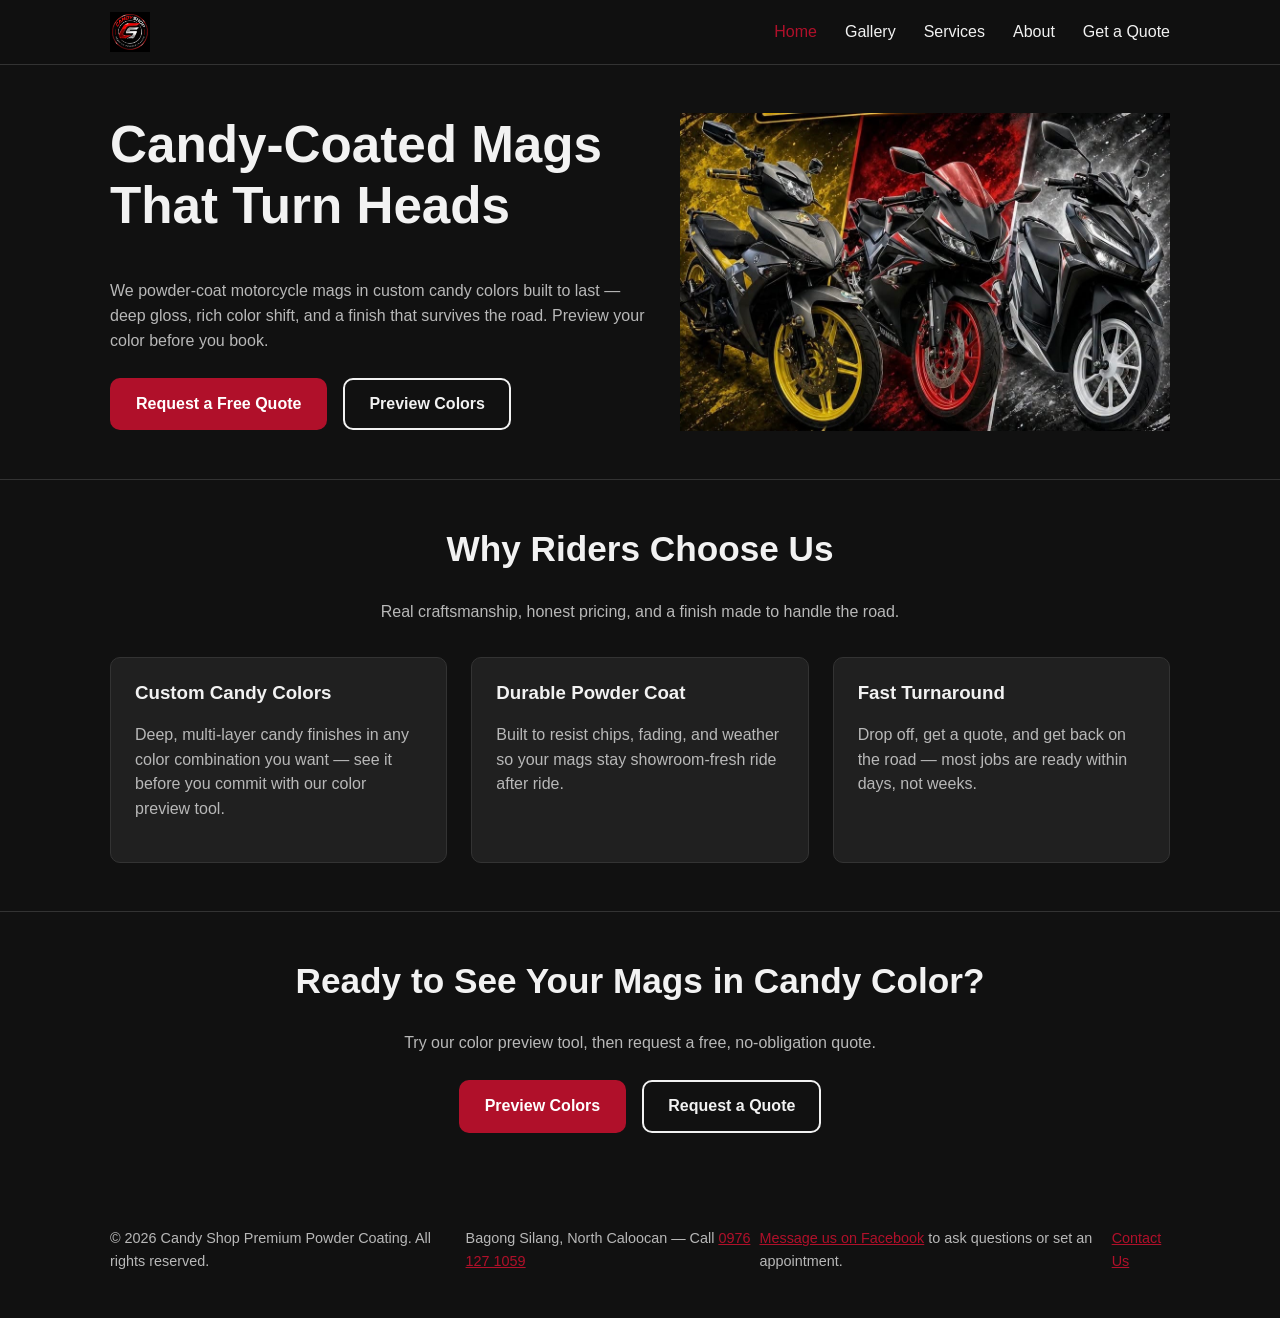
==== index.html @ 7b6126e4 "Add real hero photo Replace the placeholder hero image with a real photo of three bikes showing off " ====
<!doctype html>
<html lang="en">
<head>
  <meta charset="UTF-8">
  <meta name="viewport" content="width=device-width, initial-scale=1.0">
  <title>Candy Shop Premium Powder Coating | Custom Motorcycle Mag Coating</title>
  <meta name="description" content="Custom candy-color powder coating for motorcycle mags. Get a free quote and preview your color before you commit.">
  <link rel="icon" type="image/svg+xml" href="images/favicon.svg">
  <link rel="stylesheet" href="css/styles.css">
</head>
<body>

  <header class="site-header">
    <div class="container">
      <a class="logo-link" href="index.html">
        <img src="images/logo/logo.jpg" alt="Candy Shop Premium Powder Coating logo">
      </a>
      <button class="nav-toggle" aria-label="Toggle navigation" aria-expanded="false">
        <span></span><span></span><span></span>
      </button>
      <nav class="main-nav">
        <a href="index.html" class="is-current">Home</a>
        <a href="gallery.html">Gallery</a>
        <a href="services.html">Services</a>
        <a href="about.html">About</a>
        <a href="contact.html">Get a Quote</a>
      </nav>
    </div>
  </header>

  <main>
    <section class="hero">
      <div class="container">
        <div>
          <h1>Candy-Coated Mags That Turn Heads</h1>
          <p>We powder-coat motorcycle mags in custom candy colors built to last — deep gloss, rich color shift, and a finish that survives the road. Preview your color before you book.</p>
          <div class="hero-actions">
            <a class="btn btn-primary" href="contact.html">Request a Free Quote</a>
            <a class="btn btn-outline" href="gallery.html">Preview Colors</a>
          </div>
        </div>
        <div>
          <img src="images/hero/hero.jpg" alt="Three motorcycles with custom candy-coated mags in yellow, red, and white">
        </div>
      </div>
    </section>

    <section class="section">
      <div class="container">
        <div class="section-header">
          <h2>Why Riders Choose Us</h2>
          <p>Real craftsmanship, honest pricing, and a finish made to handle the road.</p>
        </div>
        <div class="card-grid card-grid--3">
          <div class="card">
            <h3>Custom Candy Colors</h3>
            <p>Deep, multi-layer candy finishes in any color combination you want — see it before you commit with our color preview tool.</p>
          </div>
          <div class="card">
            <h3>Durable Powder Coat</h3>
            <p>Built to resist chips, fading, and weather so your mags stay showroom-fresh ride after ride.</p>
          </div>
          <div class="card">
            <h3>Fast Turnaround</h3>
            <p>Drop off, get a quote, and get back on the road — most jobs are ready within days, not weeks.</p>
          </div>
        </div>
      </div>
    </section>

    <section class="section" style="border-bottom:none;">
      <div class="container text-center">
        <h2>Ready to See Your Mags in Candy Color?</h2>
        <p>Try our color preview tool, then request a free, no-obligation quote.</p>
        <div class="hero-actions" style="justify-content:center;">
          <a class="btn btn-primary" href="gallery.html">Preview Colors</a>
          <a class="btn btn-outline" href="contact.html">Request a Quote</a>
        </div>
      </div>
    </section>
  </main>

  <footer class="site-footer">
    <div class="container">
      <p>&copy; <span data-current-year></span> Candy Shop Premium Powder Coating. All rights reserved.</p>
      <p>Bagong Silang, North Caloocan &mdash; Call <a href="tel:+639761271059">0976 127 1059</a></p>
      <p><a href="https://www.facebook.com/profile.php?id=61558241760932" target="_blank" rel="noopener">Message us on Facebook</a> to ask questions or set an appointment.</p>
      <p><a href="contact.html">Contact Us</a></p>
    </div>
  </footer>

  <script src="js/main.js"></script>
</body>
</html>
---- css/styles.css ----
/* ==========================================================================
   Candy Shop Premium Powder Coating — site styles
   Plain CSS, mobile-first, no framework.
   ========================================================================== */

:root {
  --color-bg: #111111;
  --color-bg-alt: #1a1a1a;
  --color-surface: #202020;
  --color-text: #f2f2f2;
  --color-text-muted: #b8b8b8;
  --color-accent: #b0102a;
  --color-accent-dark: #7a0b1d;
  --color-accent-blue: #0a3fa0;
  --color-border: #333333;
  --radius: 10px;
  --max-width: 1100px;
  --font-body: -apple-system, BlinkMacSystemFont, "Segoe UI", Roboto, Helvetica, Arial, sans-serif;
}

* {
  box-sizing: border-box;
}

html {
  scroll-behavior: smooth;
}

body {
  margin: 0;
  font-family: var(--font-body);
  background: var(--color-bg);
  color: var(--color-text);
  line-height: 1.55;
}

img {
  max-width: 100%;
  display: block;
}

a {
  color: var(--color-accent);
}

h1, h2, h3 {
  line-height: 1.2;
  margin-top: 0;
}

h1 {
  font-size: clamp(1.9rem, 4vw + 1rem, 3.2rem);
}

h2 {
  font-size: clamp(1.5rem, 2.5vw + 1rem, 2.2rem);
}

p {
  color: var(--color-text-muted);
}

.container {
  max-width: var(--max-width);
  margin-inline: auto;
  padding-inline: 1.25rem;
}

/* ---------- Header / Nav ---------- */

.site-header {
  position: sticky;
  top: 0;
  z-index: 50;
  background: rgba(17, 17, 17, 0.95);
  border-bottom: 1px solid var(--color-border);
  backdrop-filter: blur(6px);
}

.site-header .container {
  display: flex;
  align-items: center;
  justify-content: space-between;
  padding-block: 0.75rem;
}

.logo-link img {
  height: 40px;
  width: auto;
}

.nav-toggle {
  display: inline-flex;
  flex-direction: column;
  justify-content: space-between;
  width: 28px;
  height: 20px;
  background: none;
  border: none;
  cursor: pointer;
  padding: 0;
}

.nav-toggle span {
  display: block;
  height: 2px;
  background: var(--color-text);
  border-radius: 2px;
}

.main-nav {
  position: absolute;
  top: 100%;
  left: 0;
  right: 0;
  background: var(--color-bg-alt);
  border-bottom: 1px solid var(--color-border);
  display: none;
  flex-direction: column;
  padding: 0.5rem 1.25rem 1rem;
}

.main-nav.is-open {
  display: flex;
}

.main-nav a {
  display: block;
  padding: 0.6rem 0;
  color: var(--color-text);
  text-decoration: none;
  border-bottom: 1px solid var(--color-border);
  font-weight: 500;
}

.main-nav a:last-child {
  border-bottom: none;
}

.main-nav a.is-current {
  color: var(--color-accent);
}

@media (min-width: 768px) {
  .nav-toggle {
    display: none;
  }

  .main-nav {
    position: static;
    display: flex;
    flex-direction: row;
    background: none;
    border: none;
    padding: 0;
    gap: 1.75rem;
  }

  .main-nav a {
    padding: 0;
    border-bottom: none;
  }
}

/* ---------- Buttons ---------- */

.btn {
  display: inline-block;
  padding: 0.75rem 1.5rem;
  border-radius: var(--radius);
  text-decoration: none;
  font-weight: 600;
  border: 2px solid transparent;
  cursor: pointer;
  font-size: 1rem;
}

.btn-primary {
  background: var(--color-accent);
  color: #ffffff;
}

.btn-primary:hover {
  background: var(--color-accent-dark);
}

.btn-outline {
  background: transparent;
  border-color: var(--color-text);
  color: var(--color-text);
}

.btn-outline:hover {
  border-color: var(--color-accent);
  color: var(--color-accent);
}

/* ---------- Hero ---------- */

.hero {
  padding-block: 3rem;
  border-bottom: 1px solid var(--color-border);
}

.hero .container {
  display: grid;
  gap: 2rem;
  align-items: center;
}

.hero-actions {
  display: flex;
  flex-wrap: wrap;
  gap: 1rem;
  margin-top: 1.5rem;
}

@media (min-width: 900px) {
  .hero .container {
    grid-template-columns: 1.1fr 1fr;
  }
}

/* ---------- Generic sections ---------- */

.section {
  padding-block: 3rem;
  border-bottom: 1px solid var(--color-border);
}

.section-header {
  text-align: center;
  max-width: 640px;
  margin: 0 auto 2rem;
}

.card-grid {
  display: grid;
  gap: 1.5rem;
  grid-template-columns: 1fr;
}

@media (min-width: 640px) {
  .card-grid {
    grid-template-columns: repeat(2, 1fr);
  }
}

@media (min-width: 960px) {
  .card-grid--3 {
    grid-template-columns: repeat(3, 1fr);
  }
}

.card {
  background: var(--color-surface);
  border: 1px solid var(--color-border);
  border-radius: var(--radius);
  padding: 1.5rem;
}

.card h3 {
  color: var(--color-text);
}

/* ---------- Gallery grid ---------- */

.gallery-grid {
  display: grid;
  gap: 1rem;
  grid-template-columns: repeat(2, 1fr);
}

@media (min-width: 640px) {
  .gallery-grid {
    grid-template-columns: repeat(3, 1fr);
  }
}

.gallery-grid img {
  border-radius: var(--radius);
  border: 1px solid var(--color-border);
}

/* ---------- Color Preview Tool ---------- */

.color-preview {
  padding-block: 3rem;
  border-bottom: 1px solid var(--color-border);
}

.mag-style-select {
  display: flex;
  flex-wrap: wrap;
  gap: 0.75rem;
  justify-content: center;
  margin-bottom: 2rem;
}

.style-btn {
  padding: 0.6rem 1.1rem;
  border-radius: 999px;
  border: 2px solid var(--color-border);
  background: var(--color-surface);
  color: var(--color-text);
  cursor: pointer;
  font-weight: 600;
}

.style-btn.is-selected {
  border-color: var(--color-accent);
  color: var(--color-accent);
}

.preview-wrap {
  display: flex;
  flex-direction: column;
  align-items: center;
  gap: 1.5rem;
}

.preview-stage {
  position: relative;
  width: 100%;
  max-width: 480px;
  aspect-ratio: 4 / 3;
  border-radius: var(--radius);
  overflow: hidden;
  border: 1px solid var(--color-border);
  background: var(--color-bg-alt);
}

.preview-img {
  position: absolute;
  inset: 0;
  width: 100%;
  height: 100%;
  object-fit: cover;
  opacity: 0;
  transition: opacity 0.6s ease-in-out;
}

.preview-img.is-active {
  opacity: 1;
}

.preview-label {
  text-align: center;
  font-weight: 600;
  color: var(--color-text);
}

.swatch-row {
  display: flex;
  flex-wrap: wrap;
  gap: 0.9rem;
  justify-content: center;
}

.swatch {
  width: 44px;
  height: 44px;
  border-radius: 50%;
  border: 3px solid var(--color-bg);
  outline: 2px solid var(--color-border);
  cursor: pointer;
  padding: 0;
}

.swatch.is-selected {
  outline: 3px solid #ffffff;
}

.swatch-name {
  display: block;
  text-align: center;
  font-size: 0.8rem;
  color: var(--color-text-muted);
  margin-top: 0.35rem;
}

.swatch-item {
  display: flex;
  flex-direction: column;
  align-items: center;
}

/* ---------- Forms ---------- */

.form-grid {
  display: grid;
  gap: 1.25rem;
  max-width: 640px;
  margin-inline: auto;
}

@media (min-width: 640px) {
  .form-row-2 {
    display: grid;
    grid-template-columns: 1fr 1fr;
    gap: 1.25rem;
  }
}

label {
  display: block;
  font-weight: 600;
  margin-bottom: 0.4rem;
}

input, select, textarea {
  width: 100%;
  padding: 0.7rem 0.85rem;
  border-radius: 8px;
  border: 1px solid var(--color-border);
  background: var(--color-surface);
  color: var(--color-text);
  font-family: inherit;
  font-size: 1rem;
}

textarea {
  min-height: 120px;
  resize: vertical;
}

.field-hint {
  font-size: 0.85rem;
  color: var(--color-text-muted);
  margin-top: 0.3rem;
}

.honeypot-field {
  position: absolute;
  left: -9999px;
  width: 1px;
  height: 1px;
  overflow: hidden;
}

/* ---------- Footer ---------- */

.site-footer {
  padding-block: 2rem;
  color: var(--color-text-muted);
  font-size: 0.9rem;
}

.site-footer .container {
  display: flex;
  flex-direction: column;
  gap: 0.5rem;
  align-items: center;
  text-align: center;
}

@media (min-width: 640px) {
  .site-footer .container {
    flex-direction: row;
    justify-content: space-between;
    text-align: left;
  }
}

/* ---------- Utility ---------- */

.text-center {
  text-align: center;
}

.mt-2 {
  margin-top: 2rem;
}
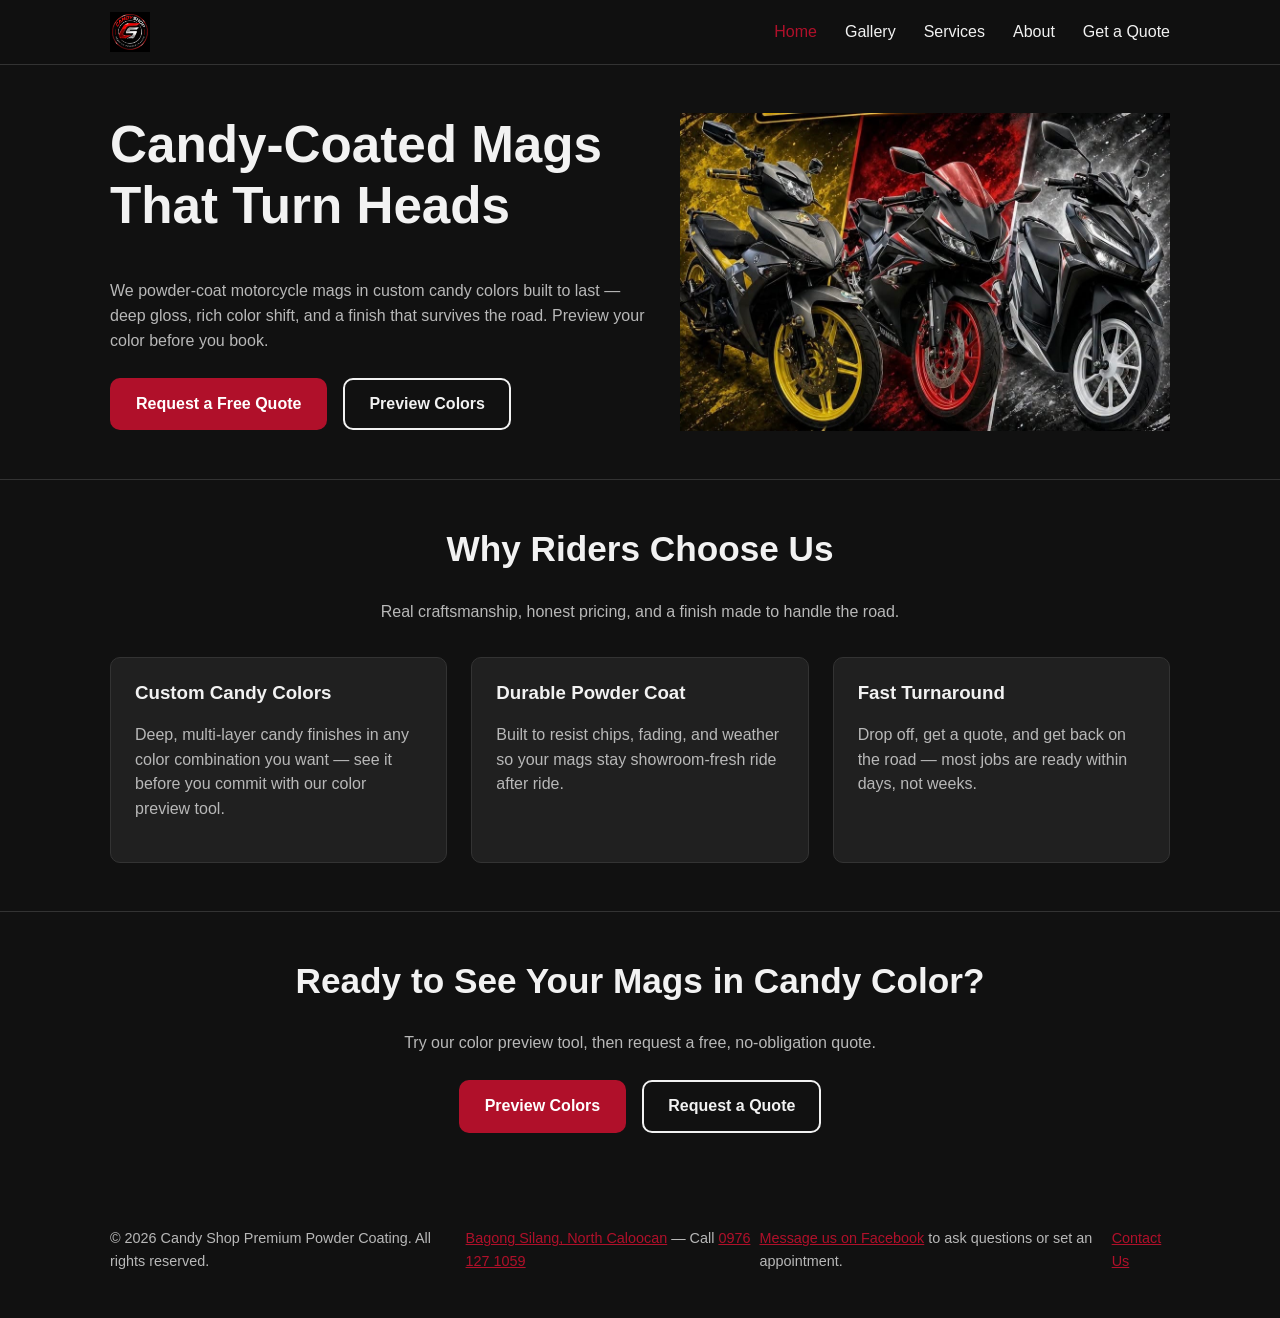
==== commit d5021112: "Link shop address to real Google Maps location Turn the "Bagong Silang, North Caloocan" address text" ====
--- a/index.html
+++ b/index.html
@@ -83,7 +83,7 @@
   <footer class="site-footer">
     <div class="container">
       <p>&copy; <span data-current-year></span> Candy Shop Premium Powder Coating. All rights reserved.</p>
-      <p>Bagong Silang, North Caloocan &mdash; Call <a href="tel:+639761271059">0976 127 1059</a></p>
+      <p><a href="https://share.google/Q6dGVJzw077e6r3gG" target="_blank" rel="noopener">Bagong Silang, North Caloocan</a> &mdash; Call <a href="tel:+639761271059">0976 127 1059</a></p>
       <p><a href="https://www.facebook.com/profile.php?id=61558241760932" target="_blank" rel="noopener">Message us on Facebook</a> to ask questions or set an appointment.</p>
       <p><a href="contact.html">Contact Us</a></p>
     </div>
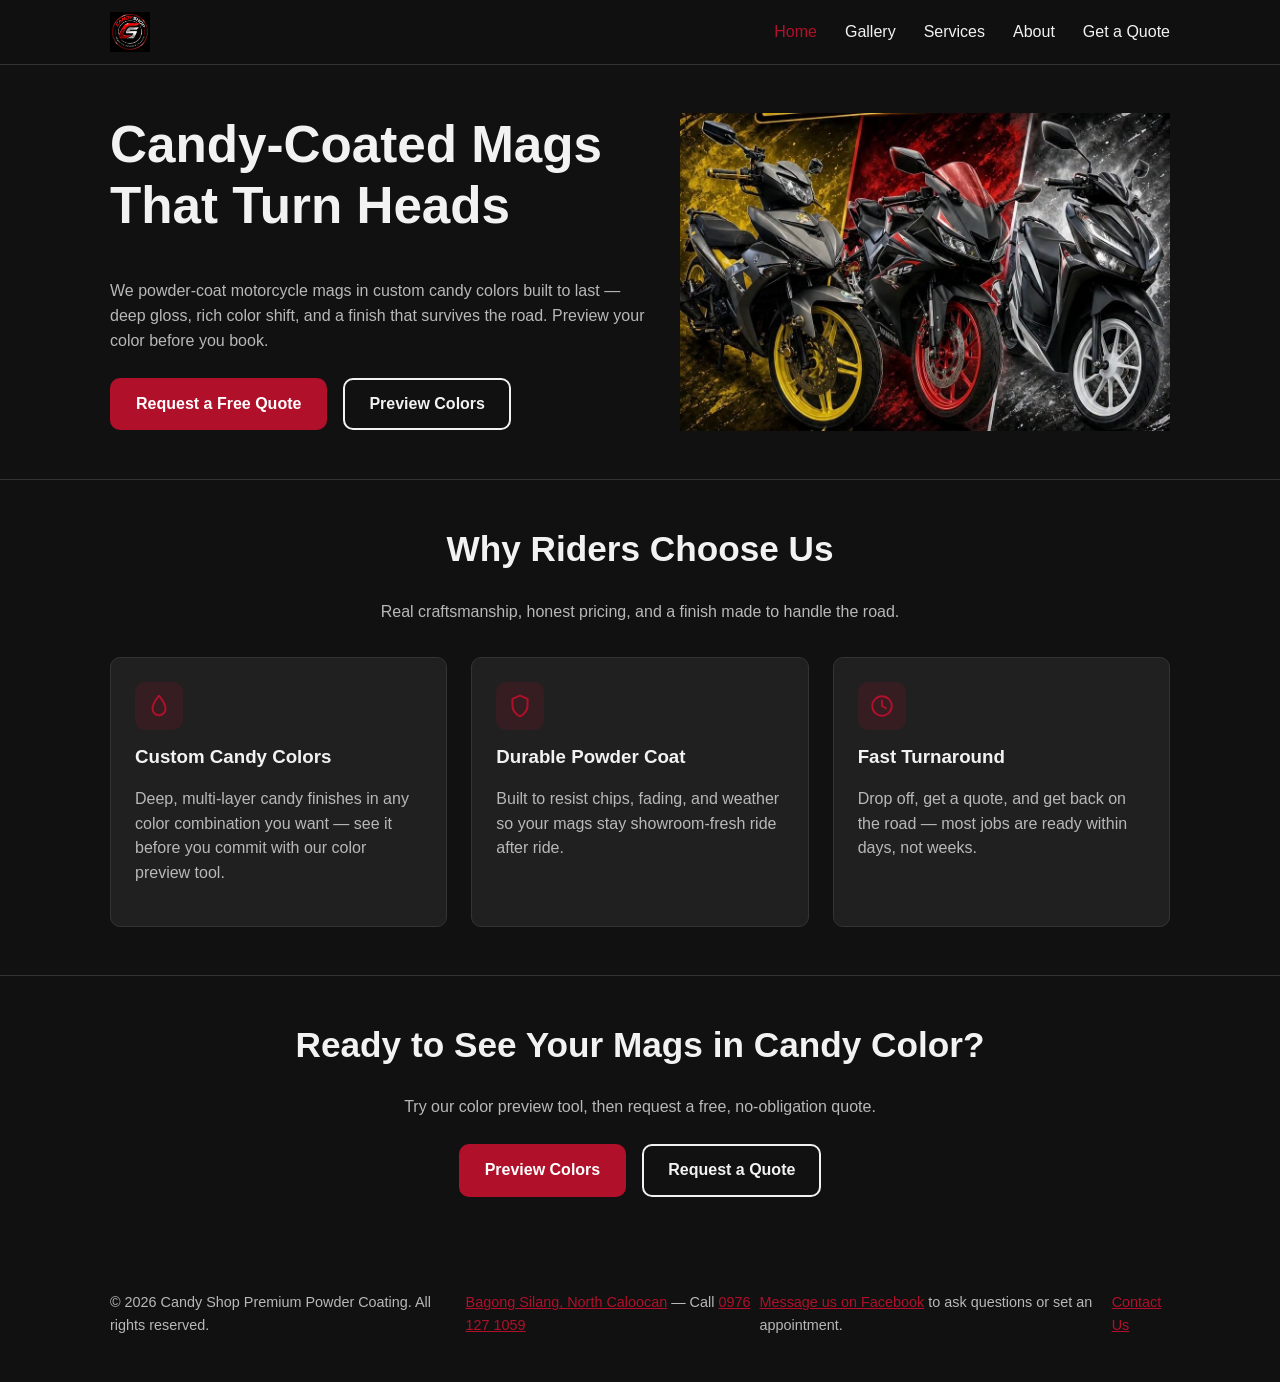
==== commit 24cf5cfb: "Add icon graphics to card sections to reduce text-heaviness Add a reusable icon-badge style and inli" ====
--- a/index.html
+++ b/index.html
@@ -53,14 +53,30 @@
         </div>
         <div class="card-grid card-grid--3">
           <div class="card">
+            <div class="card-icon-wrap">
+              <svg class="card-icon" viewBox="0 0 24 24" fill="none" stroke="currentColor" stroke-width="1.8" stroke-linecap="round" stroke-linejoin="round">
+                <path d="M12 2.5C12 2.5 6 10 6 14.5a6 6 0 0 0 12 0C18 10 12 2.5 12 2.5z"/>
+              </svg>
+            </div>
             <h3>Custom Candy Colors</h3>
             <p>Deep, multi-layer candy finishes in any color combination you want — see it before you commit with our color preview tool.</p>
           </div>
           <div class="card">
+            <div class="card-icon-wrap">
+              <svg class="card-icon" viewBox="0 0 24 24" fill="none" stroke="currentColor" stroke-width="1.8" stroke-linecap="round" stroke-linejoin="round">
+                <path d="M12 2.5l7 3v5.5c0 5-3 8.5-7 10.5-4-2-7-5.5-7-10.5V5.5l7-3z"/>
+              </svg>
+            </div>
             <h3>Durable Powder Coat</h3>
             <p>Built to resist chips, fading, and weather so your mags stay showroom-fresh ride after ride.</p>
           </div>
           <div class="card">
+            <div class="card-icon-wrap">
+              <svg class="card-icon" viewBox="0 0 24 24" fill="none" stroke="currentColor" stroke-width="1.8" stroke-linecap="round" stroke-linejoin="round">
+                <circle cx="12" cy="12" r="9"/>
+                <path d="M12 7v5l3.5 2"/>
+              </svg>
+            </div>
             <h3>Fast Turnaround</h3>
             <p>Drop off, get a quote, and get back on the road — most jobs are ready within days, not weeks.</p>
           </div>
--- a/css/styles.css
+++ b/css/styles.css
@@ -263,6 +263,23 @@
   color: var(--color-text);
 }
 
+.card-icon-wrap {
+  width: 48px;
+  height: 48px;
+  border-radius: 10px;
+  background: rgba(176, 16, 42, 0.15);
+  display: flex;
+  align-items: center;
+  justify-content: center;
+  margin-bottom: 1rem;
+  color: var(--color-accent);
+}
+
+.card-icon {
+  width: 26px;
+  height: 26px;
+}
+
 /* ---------- Gallery grid ---------- */
 
 .gallery-grid {
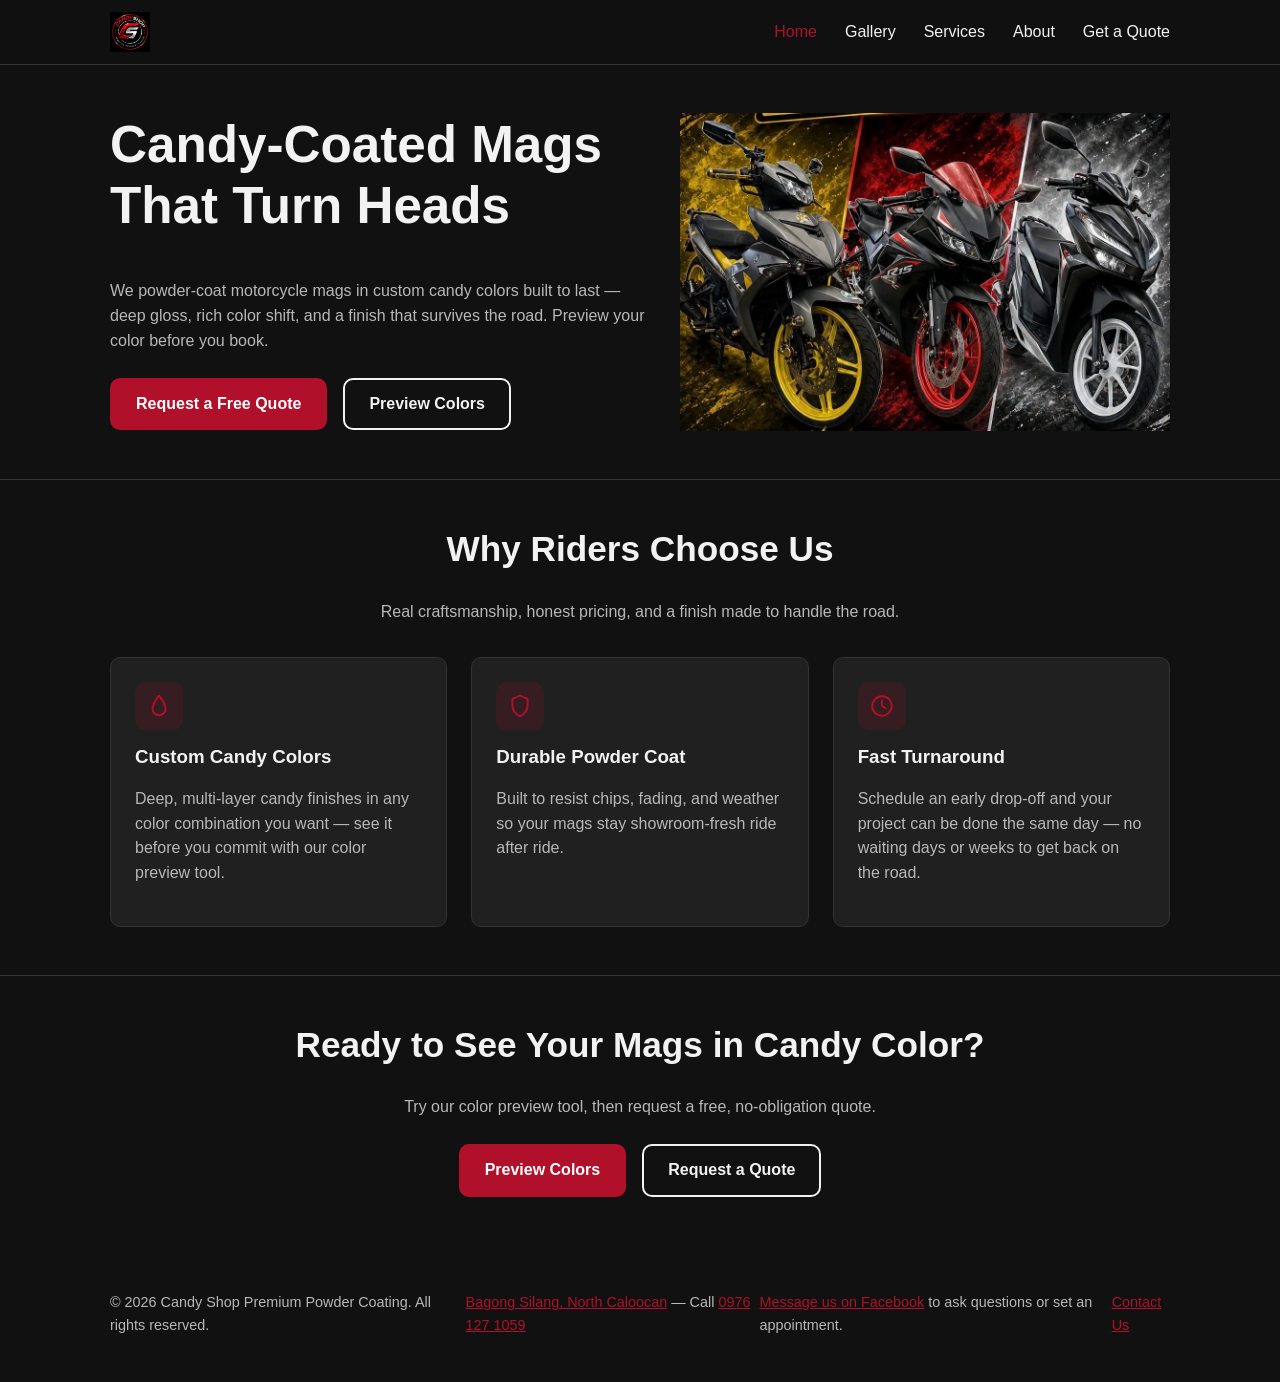
==== commit eb2d200b: "Add same-day turnaround messaging Update the Home "Fast Turnaround" card, Services intro, and Contac" ====
--- a/index.html
+++ b/index.html
@@ -78,7 +78,7 @@
               </svg>
             </div>
             <h3>Fast Turnaround</h3>
-            <p>Drop off, get a quote, and get back on the road — most jobs are ready within days, not weeks.</p>
+            <p>Schedule an early drop-off and your project can be done the same day — no waiting days or weeks to get back on the road.</p>
           </div>
         </div>
       </div>
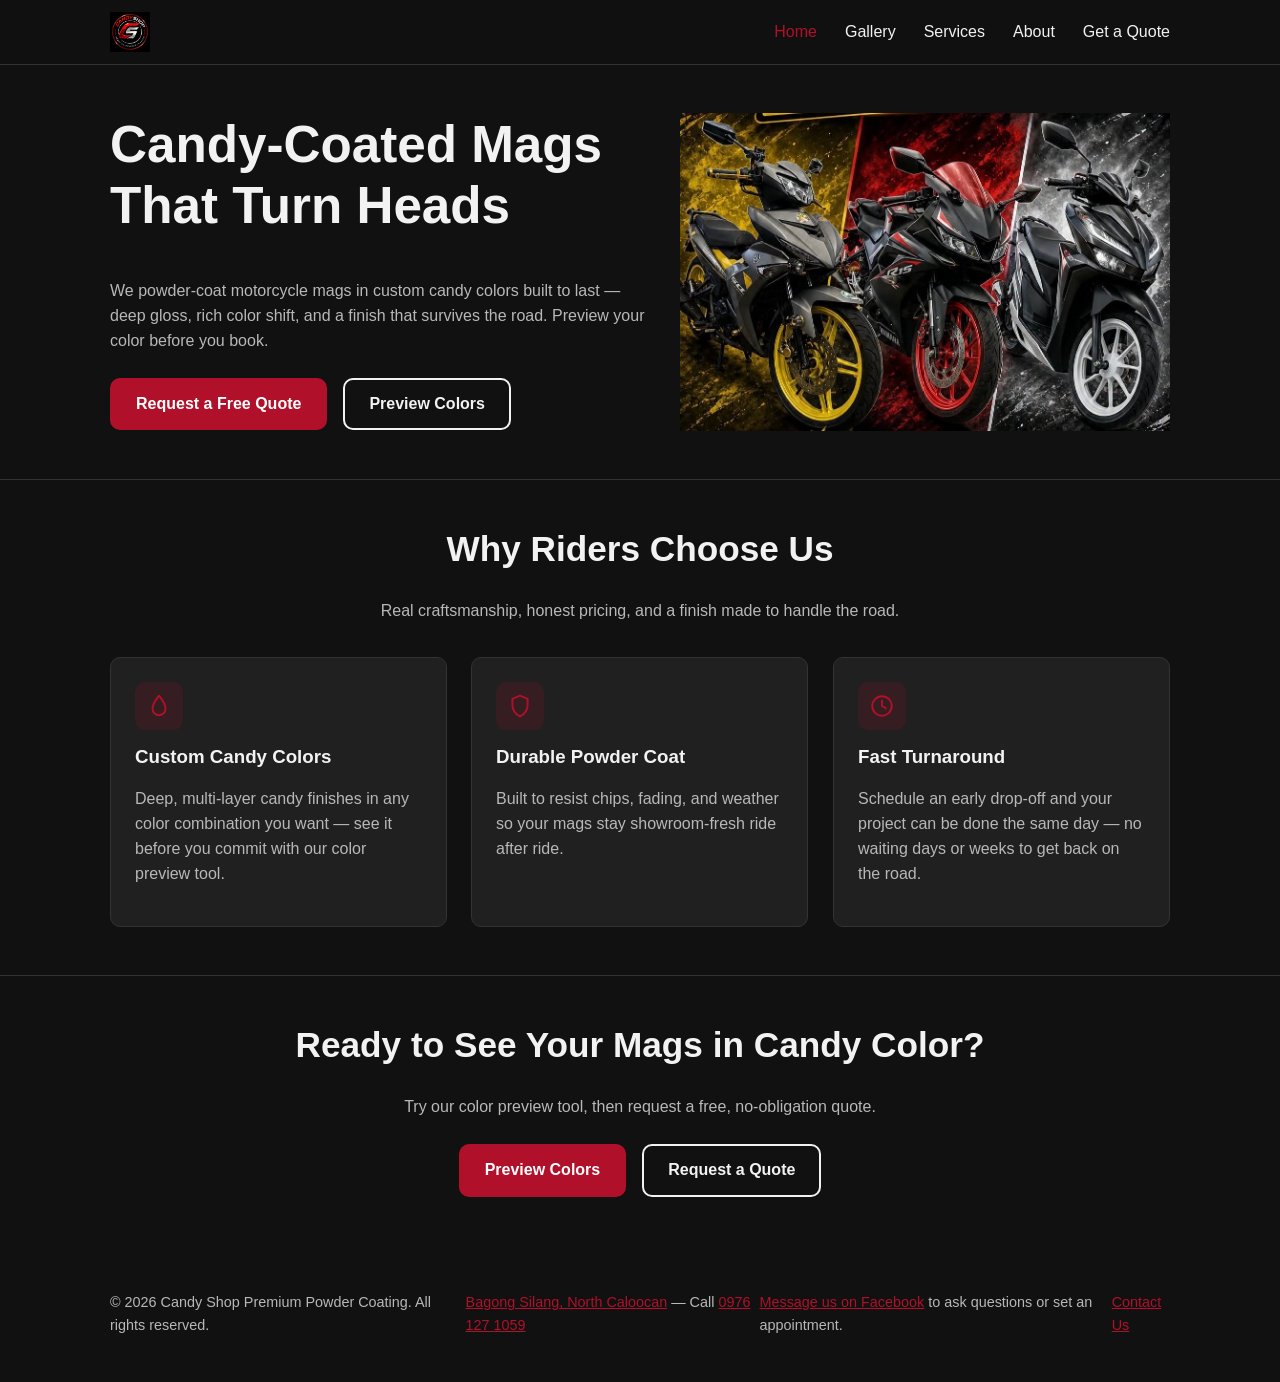
==== commit da30e26d: "Add Apple-style scroll reveal animations Cards, section headers, gallery photos, and the color-previ" ====
--- a/index.html
+++ b/index.html
@@ -40,19 +40,19 @@
           </div>
         </div>
         <div>
-          <img src="images/hero/hero.jpg" alt="Three motorcycles with custom candy-coated mags in yellow, red, and white">
+          <img class="reveal-zoom hero-parallax" src="images/hero/hero.jpg" alt="Three motorcycles with custom candy-coated mags in yellow, red, and white">
         </div>
       </div>
     </section>
 
     <section class="section">
       <div class="container">
-        <div class="section-header">
+        <div class="section-header reveal">
           <h2>Why Riders Choose Us</h2>
           <p>Real craftsmanship, honest pricing, and a finish made to handle the road.</p>
         </div>
         <div class="card-grid card-grid--3">
-          <div class="card">
+          <div class="card reveal">
             <div class="card-icon-wrap">
               <svg class="card-icon" viewBox="0 0 24 24" fill="none" stroke="currentColor" stroke-width="1.8" stroke-linecap="round" stroke-linejoin="round">
                 <path d="M12 2.5C12 2.5 6 10 6 14.5a6 6 0 0 0 12 0C18 10 12 2.5 12 2.5z"/>
@@ -61,7 +61,7 @@
             <h3>Custom Candy Colors</h3>
             <p>Deep, multi-layer candy finishes in any color combination you want — see it before you commit with our color preview tool.</p>
           </div>
-          <div class="card">
+          <div class="card reveal">
             <div class="card-icon-wrap">
               <svg class="card-icon" viewBox="0 0 24 24" fill="none" stroke="currentColor" stroke-width="1.8" stroke-linecap="round" stroke-linejoin="round">
                 <path d="M12 2.5l7 3v5.5c0 5-3 8.5-7 10.5-4-2-7-5.5-7-10.5V5.5l7-3z"/>
@@ -70,7 +70,7 @@
             <h3>Durable Powder Coat</h3>
             <p>Built to resist chips, fading, and weather so your mags stay showroom-fresh ride after ride.</p>
           </div>
-          <div class="card">
+          <div class="card reveal">
             <div class="card-icon-wrap">
               <svg class="card-icon" viewBox="0 0 24 24" fill="none" stroke="currentColor" stroke-width="1.8" stroke-linecap="round" stroke-linejoin="round">
                 <circle cx="12" cy="12" r="9"/>
@@ -85,7 +85,7 @@
     </section>
 
     <section class="section" style="border-bottom:none;">
-      <div class="container text-center">
+      <div class="container text-center reveal">
         <h2>Ready to See Your Mags in Candy Color?</h2>
         <p>Try our color preview tool, then request a free, no-obligation quote.</p>
         <div class="hero-actions" style="justify-content:center;">
--- a/css/styles.css
+++ b/css/styles.css
@@ -39,6 +39,63 @@
   display: block;
 }
 
+/* ---------- Scroll reveal ---------- */
+
+@media (prefers-reduced-motion: no-preference) {
+  .reveal {
+    opacity: 0;
+    transform: translateY(32px);
+    transition: opacity 0.8s cubic-bezier(0.16, 1, 0.3, 1), transform 0.8s cubic-bezier(0.16, 1, 0.3, 1);
+    will-change: opacity, transform;
+  }
+
+  .reveal.is-visible {
+    opacity: 1;
+    transform: translateY(0);
+  }
+
+  .reveal-zoom {
+    opacity: 0;
+    transform: scale(0.94);
+    transition: opacity 0.9s cubic-bezier(0.16, 1, 0.3, 1), transform 0.9s cubic-bezier(0.16, 1, 0.3, 1);
+    will-change: opacity, transform;
+  }
+
+  .reveal-zoom.is-visible {
+    opacity: 1;
+    transform: scale(1);
+  }
+
+  .card-grid .card:nth-child(1) { transition-delay: 0ms; }
+  .card-grid .card:nth-child(2) { transition-delay: 90ms; }
+  .card-grid .card:nth-child(3) { transition-delay: 180ms; }
+  .card-grid .card:nth-child(4) { transition-delay: 270ms; }
+  .card-grid .card:nth-child(5) { transition-delay: 360ms; }
+  .card-grid .card:nth-child(6) { transition-delay: 450ms; }
+  .card-grid .card:nth-child(7) { transition-delay: 540ms; }
+
+  .gallery-grid img:nth-child(1) { transition-delay: 0ms; }
+  .gallery-grid img:nth-child(2) { transition-delay: 70ms; }
+  .gallery-grid img:nth-child(3) { transition-delay: 140ms; }
+  .gallery-grid img:nth-child(4) { transition-delay: 210ms; }
+  .gallery-grid img:nth-child(5) { transition-delay: 280ms; }
+  .gallery-grid img:nth-child(6) { transition-delay: 350ms; }
+  .gallery-grid img:nth-child(7) { transition-delay: 420ms; }
+  .gallery-grid img:nth-child(8) { transition-delay: 490ms; }
+
+  .hero-parallax {
+    transition: transform 0.1s linear;
+  }
+}
+
+@media (prefers-reduced-motion: reduce) {
+  .reveal,
+  .reveal-zoom {
+    opacity: 1;
+    transform: none;
+  }
+}
+
 a {
   color: var(--color-accent);
 }
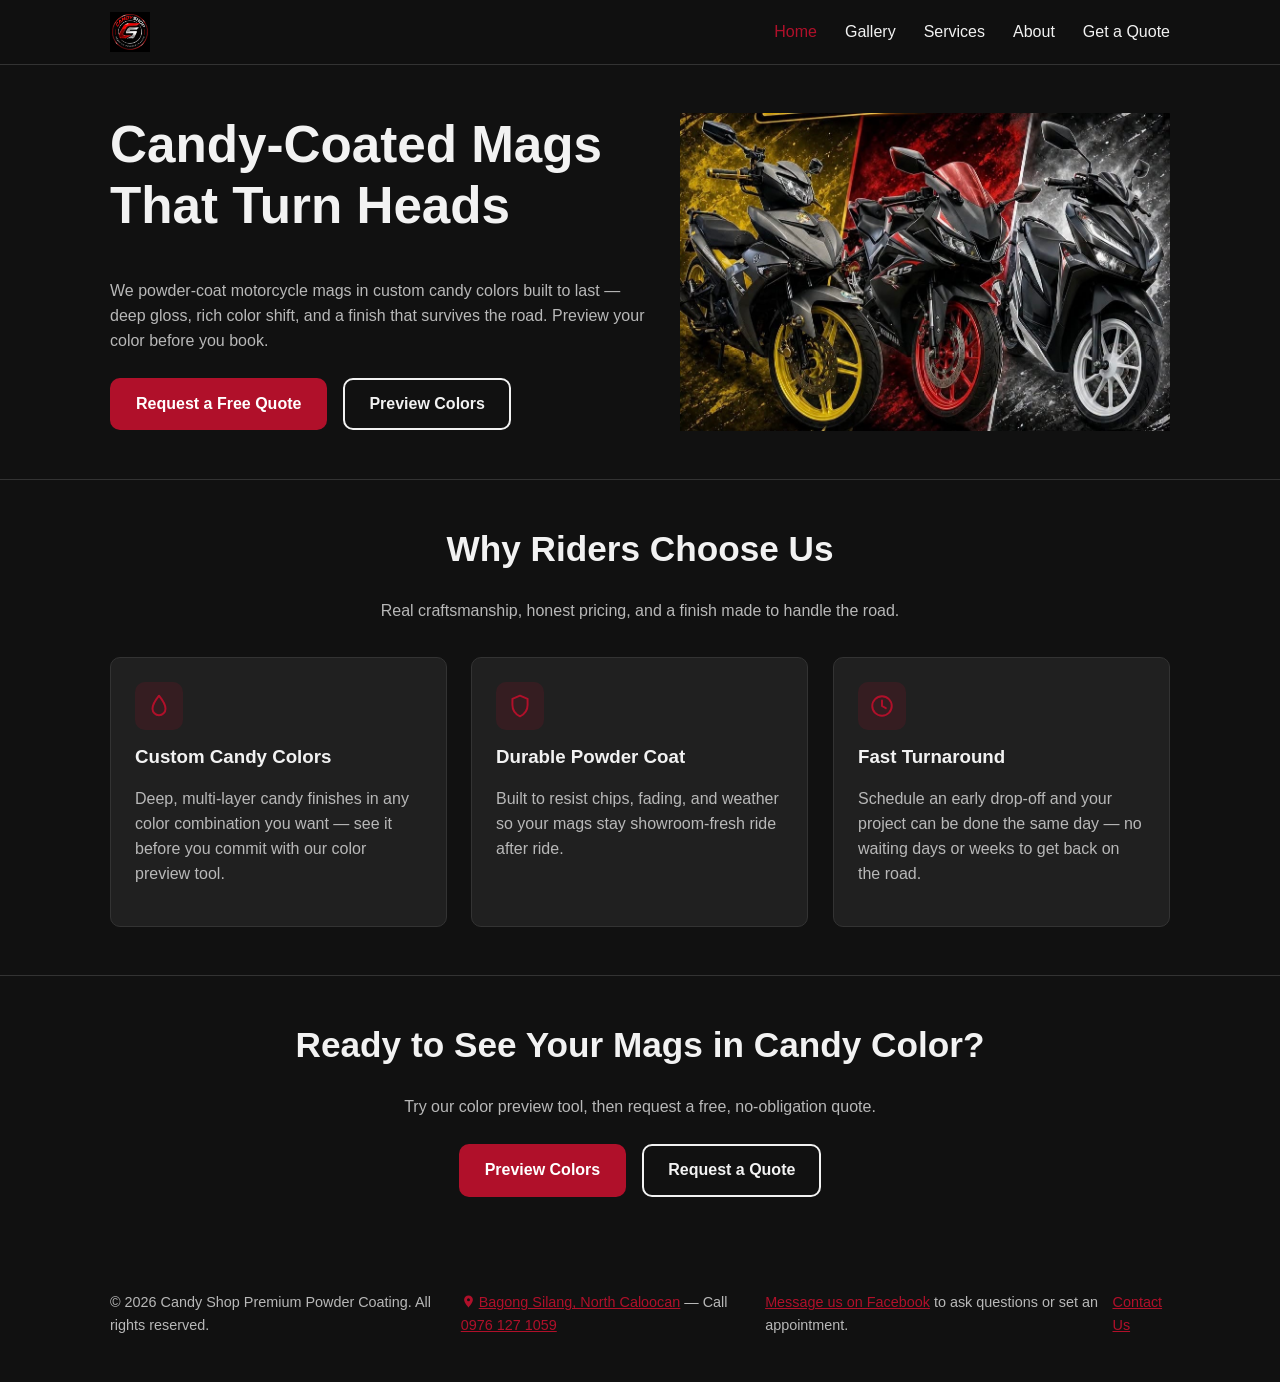
==== commit baa439b9: "Add Google Maps pin icons and fix mismatched card icons Add a small map-pin icon before every "Bagon" ====
--- a/index.html
+++ b/index.html
@@ -99,7 +99,7 @@
   <footer class="site-footer">
     <div class="container">
       <p>&copy; <span data-current-year></span> Candy Shop Premium Powder Coating. All rights reserved.</p>
-      <p><a href="https://share.google/Q6dGVJzw077e6r3gG" target="_blank" rel="noopener">Bagong Silang, North Caloocan</a> &mdash; Call <a href="tel:+639761271059">0976 127 1059</a></p>
+      <p><a href="https://share.google/Q6dGVJzw077e6r3gG" target="_blank" rel="noopener"><svg class="map-pin-icon" viewBox="0 0 24 24" fill="currentColor" aria-hidden="true"><path fill-rule="evenodd" clip-rule="evenodd" d="M12 2.5C8 2.5 5 5.5 5 9.3 5 14 12 21.5 12 21.5S19 14 19 9.3C19 5.5 16 2.5 12 2.5ZM14.4 9.3A2.4 2.4 0 1 1 9.6 9.3 2.4 2.4 0 0 1 14.4 9.3Z"/></svg>Bagong Silang, North Caloocan</a> &mdash; Call <a href="tel:+639761271059">0976 127 1059</a></p>
       <p><a href="https://www.facebook.com/profile.php?id=61558241760932" target="_blank" rel="noopener">Message us on Facebook</a> to ask questions or set an appointment.</p>
       <p><a href="contact.html">Contact Us</a></p>
     </div>
--- a/css/styles.css
+++ b/css/styles.css
@@ -316,6 +316,14 @@
   padding: 1.5rem;
 }
 
+.map-pin-icon {
+  display: inline-block;
+  width: 15px;
+  height: 15px;
+  vertical-align: -2px;
+  margin-right: 3px;
+}
+
 .card h3 {
   color: var(--color-text);
 }
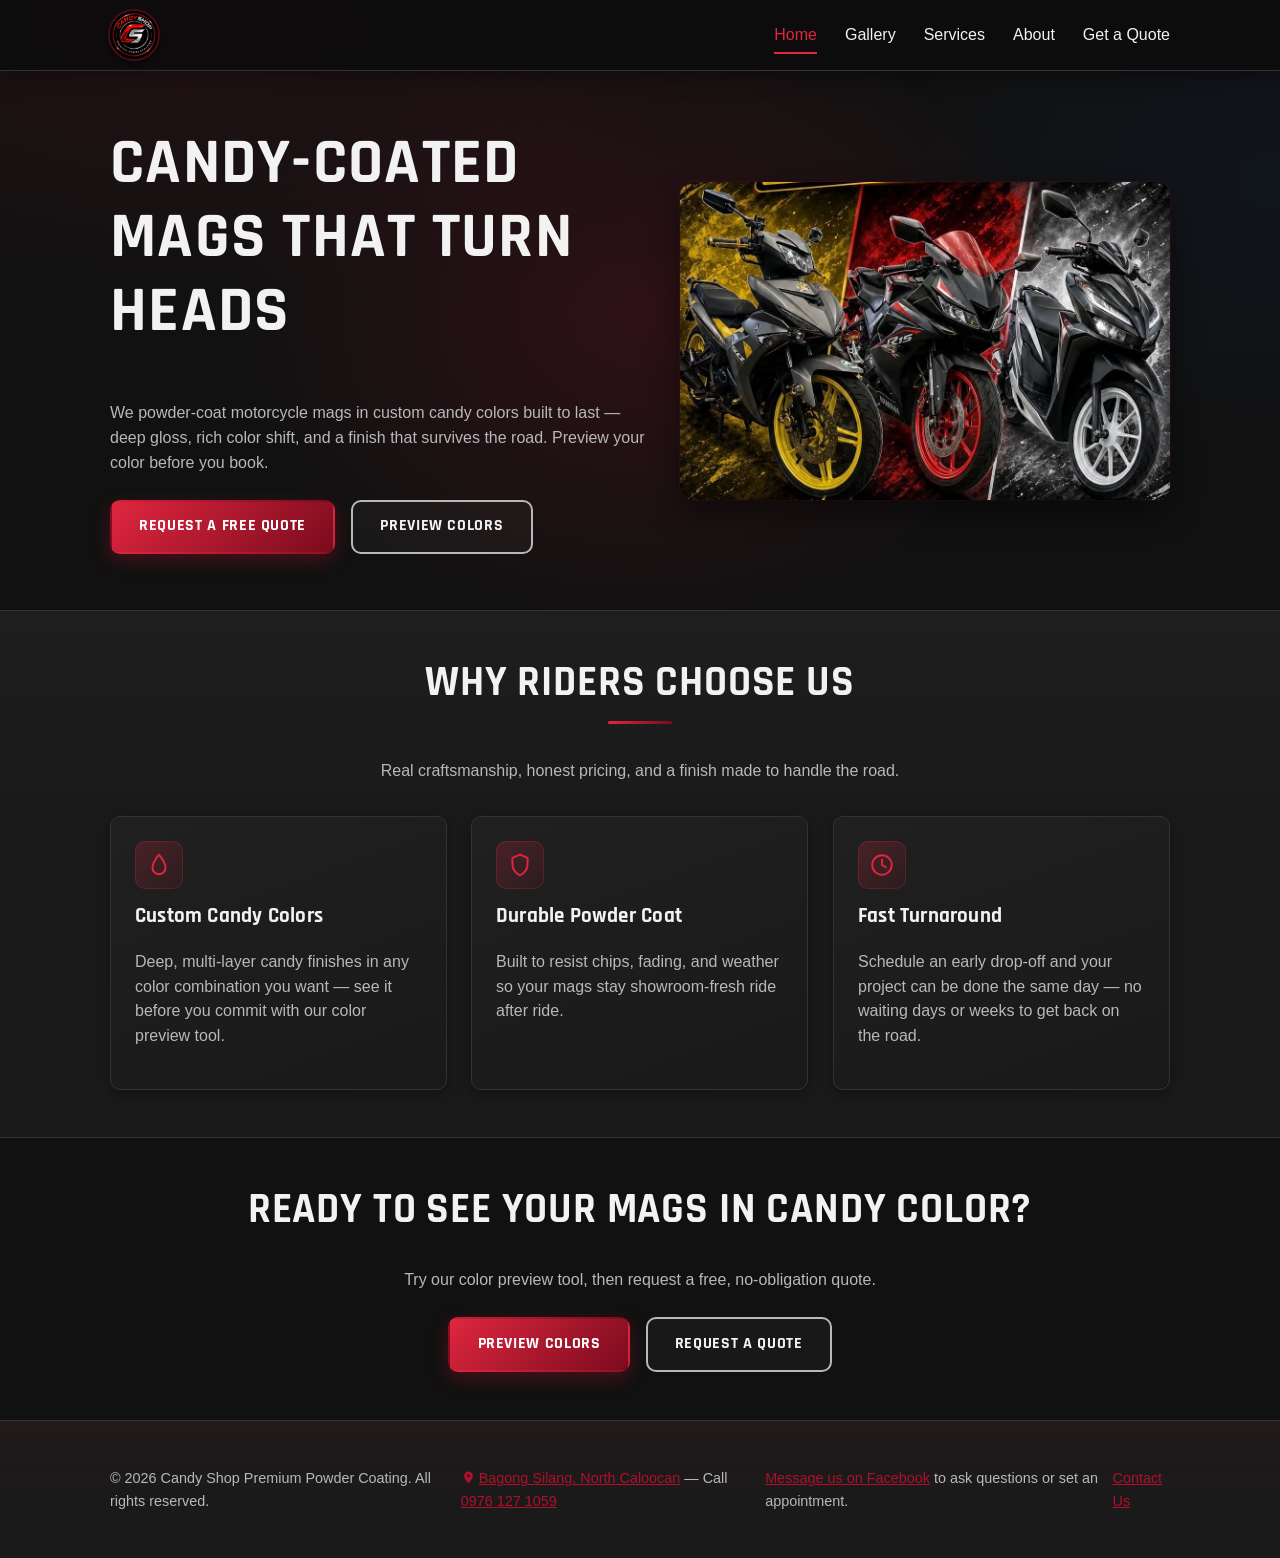
==== commit 425556ed: "Visual polish pass: typography, depth, and redesigned wheel placeholders Add a distinctive heading f" ====
--- a/index.html
+++ b/index.html
@@ -6,6 +6,9 @@
   <title>Candy Shop Premium Powder Coating | Custom Motorcycle Mag Coating</title>
   <meta name="description" content="Custom candy-color powder coating for motorcycle mags. Get a free quote and preview your color before you commit.">
   <link rel="icon" type="image/svg+xml" href="images/favicon.svg">
+  <link rel="preconnect" href="https://fonts.googleapis.com">
+  <link rel="preconnect" href="https://fonts.gstatic.com" crossorigin>
+  <link href="https://fonts.googleapis.com/css2?family=Rajdhani:wght@600;700&amp;display=swap" rel="stylesheet">
   <link rel="stylesheet" href="css/styles.css">
 </head>
 <body>
--- a/css/styles.css
+++ b/css/styles.css
@@ -10,12 +10,17 @@
   --color-text: #f2f2f2;
   --color-text-muted: #b8b8b8;
   --color-accent: #b0102a;
+  --color-accent-bright: #e0263f;
   --color-accent-dark: #7a0b1d;
   --color-accent-blue: #0a3fa0;
   --color-border: #333333;
   --radius: 10px;
   --max-width: 1100px;
   --font-body: -apple-system, BlinkMacSystemFont, "Segoe UI", Roboto, Helvetica, Arial, sans-serif;
+  --font-heading: "Rajdhani", var(--font-body);
+  --shadow-card: 0 4px 14px rgba(0, 0, 0, 0.35);
+  --shadow-lift: 0 14px 30px rgba(0, 0, 0, 0.45), 0 0 0 1px rgba(176, 16, 42, 0.18);
+  --shadow-btn: 0 6px 18px rgba(176, 16, 42, 0.35);
 }
 
 * {
@@ -29,7 +34,11 @@
 body {
   margin: 0;
   font-family: var(--font-body);
-  background: var(--color-bg);
+  background:
+    radial-gradient(ellipse 900px 500px at 15% 0%, rgba(176, 16, 42, 0.12), transparent 60%),
+    radial-gradient(ellipse 700px 500px at 100% 20%, rgba(10, 63, 160, 0.08), transparent 55%),
+    var(--color-bg);
+  background-attachment: fixed;
   color: var(--color-text);
   line-height: 1.55;
 }
@@ -101,16 +110,26 @@
 }
 
 h1, h2, h3 {
-  line-height: 1.2;
+  font-family: var(--font-heading);
+  font-weight: 700;
+  letter-spacing: 0.02em;
+  line-height: 1.15;
   margin-top: 0;
 }
 
 h1 {
-  font-size: clamp(1.9rem, 4vw + 1rem, 3.2rem);
+  font-size: clamp(2.4rem, 5vw + 1rem, 4rem);
+  text-transform: uppercase;
 }
 
 h2 {
-  font-size: clamp(1.5rem, 2.5vw + 1rem, 2.2rem);
+  font-size: clamp(1.8rem, 3vw + 1rem, 2.6rem);
+  text-transform: uppercase;
+}
+
+h3 {
+  font-size: 1.3rem;
+  letter-spacing: 0.01em;
 }
 
 p {
@@ -129,21 +148,30 @@
   position: sticky;
   top: 0;
   z-index: 50;
-  background: rgba(17, 17, 17, 0.95);
+  background: rgba(13, 13, 13, 0.9);
   border-bottom: 1px solid var(--color-border);
-  backdrop-filter: blur(6px);
+  backdrop-filter: blur(10px);
+  box-shadow: 0 6px 20px rgba(0, 0, 0, 0.35);
 }
 
 .site-header .container {
   display: flex;
   align-items: center;
   justify-content: space-between;
-  padding-block: 0.75rem;
+  padding-block: 0.7rem;
 }
 
 .logo-link img {
-  height: 40px;
+  height: 48px;
   width: auto;
+  border-radius: 50%;
+  box-shadow: 0 0 0 2px rgba(176, 16, 42, 0.4), 0 4px 12px rgba(0, 0, 0, 0.5);
+  transition: box-shadow 0.25s ease, transform 0.25s ease;
+}
+
+.logo-link:hover img {
+  box-shadow: 0 0 0 2px var(--color-accent-bright), 0 6px 18px rgba(176, 16, 42, 0.4);
+  transform: scale(1.04);
 }
 
 .nav-toggle {
@@ -194,8 +222,31 @@
   border-bottom: none;
 }
 
+.main-nav a {
+  position: relative;
+  transition: color 0.2s ease;
+}
+
 .main-nav a.is-current {
-  color: var(--color-accent);
+  color: var(--color-accent-bright);
+}
+
+@media (min-width: 768px) {
+  .main-nav a::after {
+    content: "";
+    position: absolute;
+    left: 0;
+    right: 100%;
+    bottom: -6px;
+    height: 2px;
+    background: var(--color-accent-bright);
+    transition: right 0.25s ease;
+  }
+
+  .main-nav a:hover::after,
+  .main-nav a.is-current::after {
+    right: 0;
+  }
 }
 
 @media (min-width: 768px) {
@@ -223,46 +274,76 @@
 
 .btn {
   display: inline-block;
-  padding: 0.75rem 1.5rem;
+  padding: 0.8rem 1.7rem;
   border-radius: var(--radius);
   text-decoration: none;
-  font-weight: 600;
+  font-weight: 700;
+  font-family: var(--font-heading);
+  letter-spacing: 0.04em;
+  text-transform: uppercase;
   border: 2px solid transparent;
   cursor: pointer;
   font-size: 1rem;
+  transition: transform 0.2s ease, box-shadow 0.2s ease, background 0.2s ease, color 0.2s ease, border-color 0.2s ease;
 }
 
 .btn-primary {
-  background: var(--color-accent);
+  background: linear-gradient(135deg, var(--color-accent-bright), var(--color-accent-dark));
   color: #ffffff;
+  box-shadow: var(--shadow-btn);
 }
 
 .btn-primary:hover {
-  background: var(--color-accent-dark);
+  transform: translateY(-2px);
+  box-shadow: 0 10px 26px rgba(176, 16, 42, 0.5);
 }
 
 .btn-outline {
-  background: transparent;
-  border-color: var(--color-text);
+  background: rgba(255, 255, 255, 0.03);
+  border-color: var(--color-text-muted);
   color: var(--color-text);
 }
 
 .btn-outline:hover {
-  border-color: var(--color-accent);
-  color: var(--color-accent);
+  border-color: var(--color-accent-bright);
+  color: var(--color-accent-bright);
+  transform: translateY(-2px);
+  box-shadow: 0 8px 22px rgba(0, 0, 0, 0.35);
 }
 
 /* ---------- Hero ---------- */
 
 .hero {
-  padding-block: 3rem;
+  padding-block: 3.5rem;
   border-bottom: 1px solid var(--color-border);
+  position: relative;
+  overflow: hidden;
+}
+
+.hero::before {
+  content: "";
+  position: absolute;
+  top: -20%;
+  left: 50%;
+  width: 900px;
+  height: 700px;
+  transform: translateX(-50%);
+  background: radial-gradient(ellipse at center, rgba(176, 16, 42, 0.18), transparent 65%);
+  pointer-events: none;
+  z-index: 0;
 }
 
 .hero .container {
   display: grid;
   gap: 2rem;
   align-items: center;
+  position: relative;
+  z-index: 1;
+}
+
+.hero img {
+  border-radius: calc(var(--radius) + 4px);
+  box-shadow: var(--shadow-lift);
 }
 
 .hero-actions {
@@ -283,12 +364,29 @@
 .section {
   padding-block: 3rem;
   border-bottom: 1px solid var(--color-border);
+  position: relative;
+}
+
+main .section:nth-of-type(even) {
+  background: linear-gradient(180deg, rgba(255, 255, 255, 0.015), transparent 40%), var(--color-bg-alt);
 }
 
 .section-header {
   text-align: center;
   max-width: 640px;
   margin: 0 auto 2rem;
+  position: relative;
+}
+
+.section-header h1::after,
+.section-header h2::after {
+  content: "";
+  display: block;
+  width: 64px;
+  height: 3px;
+  margin: 0.9rem auto 0;
+  background: linear-gradient(90deg, var(--color-accent-bright), var(--color-accent-dark));
+  border-radius: 2px;
 }
 
 .card-grid {
@@ -310,10 +408,18 @@
 }
 
 .card {
-  background: var(--color-surface);
+  background: linear-gradient(160deg, var(--color-surface), #191919);
   border: 1px solid var(--color-border);
   border-radius: var(--radius);
   padding: 1.5rem;
+  box-shadow: var(--shadow-card);
+  transition: opacity 0.8s cubic-bezier(0.16, 1, 0.3, 1), transform 0.4s cubic-bezier(0.16, 1, 0.3, 1), box-shadow 0.3s ease, border-color 0.3s ease;
+}
+
+.card:hover {
+  transform: translateY(-5px);
+  box-shadow: var(--shadow-lift);
+  border-color: rgba(176, 16, 42, 0.4);
 }
 
 .map-pin-icon {
@@ -332,12 +438,13 @@
   width: 48px;
   height: 48px;
   border-radius: 10px;
-  background: rgba(176, 16, 42, 0.15);
+  background: linear-gradient(135deg, rgba(224, 38, 63, 0.22), rgba(176, 16, 42, 0.08));
+  box-shadow: inset 0 0 0 1px rgba(224, 38, 63, 0.25);
   display: flex;
   align-items: center;
   justify-content: center;
   margin-bottom: 1rem;
-  color: var(--color-accent);
+  color: var(--color-accent-bright);
 }
 
 .card-icon {
@@ -360,8 +467,20 @@
 }
 
 .gallery-grid img {
+  aspect-ratio: 4 / 3;
+  width: 100%;
+  object-fit: cover;
   border-radius: var(--radius);
   border: 1px solid var(--color-border);
+  box-shadow: var(--shadow-card);
+  transition: opacity 0.9s cubic-bezier(0.16, 1, 0.3, 1), transform 0.4s cubic-bezier(0.16, 1, 0.3, 1), box-shadow 0.3s ease, border-color 0.3s ease;
+  cursor: pointer;
+}
+
+.gallery-grid img:hover {
+  transform: scale(1.03) translateY(-3px);
+  box-shadow: var(--shadow-lift);
+  border-color: rgba(176, 16, 42, 0.4);
 }
 
 /* ---------- Color Preview Tool ---------- */
@@ -387,11 +506,18 @@
   color: var(--color-text);
   cursor: pointer;
   font-weight: 600;
+  transition: border-color 0.2s ease, color 0.2s ease, transform 0.2s ease, box-shadow 0.2s ease;
+}
+
+.style-btn:hover {
+  border-color: var(--color-accent-bright);
+  transform: translateY(-2px);
 }
 
 .style-btn.is-selected {
-  border-color: var(--color-accent);
-  color: var(--color-accent);
+  border-color: var(--color-accent-bright);
+  color: var(--color-accent-bright);
+  box-shadow: 0 0 0 1px rgba(224, 38, 63, 0.3), 0 4px 14px rgba(176, 16, 42, 0.3);
 }
 
 .preview-wrap {
@@ -406,10 +532,12 @@
   width: 100%;
   max-width: 480px;
   aspect-ratio: 4 / 3;
-  border-radius: var(--radius);
+  border-radius: calc(var(--radius) + 4px);
   overflow: hidden;
   border: 1px solid var(--color-border);
   background: var(--color-bg-alt);
+  box-shadow: var(--shadow-lift);
+  transition: opacity 0.9s cubic-bezier(0.16, 1, 0.3, 1), transform 0.9s cubic-bezier(0.16, 1, 0.3, 1);
 }
 
 .preview-img {
@@ -447,10 +575,18 @@
   outline: 2px solid var(--color-border);
   cursor: pointer;
   padding: 0;
+  box-shadow: 0 3px 8px rgba(0, 0, 0, 0.4);
+  transition: transform 0.2s ease, outline-color 0.2s ease, box-shadow 0.2s ease;
+}
+
+.swatch:hover {
+  transform: translateY(-3px) scale(1.06);
+  box-shadow: 0 6px 16px rgba(0, 0, 0, 0.5);
 }
 
 .swatch.is-selected {
   outline: 3px solid #ffffff;
+  box-shadow: 0 0 0 5px rgba(255, 255, 255, 0.12), 0 6px 16px rgba(0, 0, 0, 0.5);
 }
 
 .swatch-name {
@@ -526,6 +662,8 @@
   padding-block: 2rem;
   color: var(--color-text-muted);
   font-size: 0.9rem;
+  border-top: 1px solid var(--color-border);
+  background: linear-gradient(180deg, rgba(176, 16, 42, 0.05), transparent 60%), var(--color-bg-alt);
 }
 
 .site-footer .container {
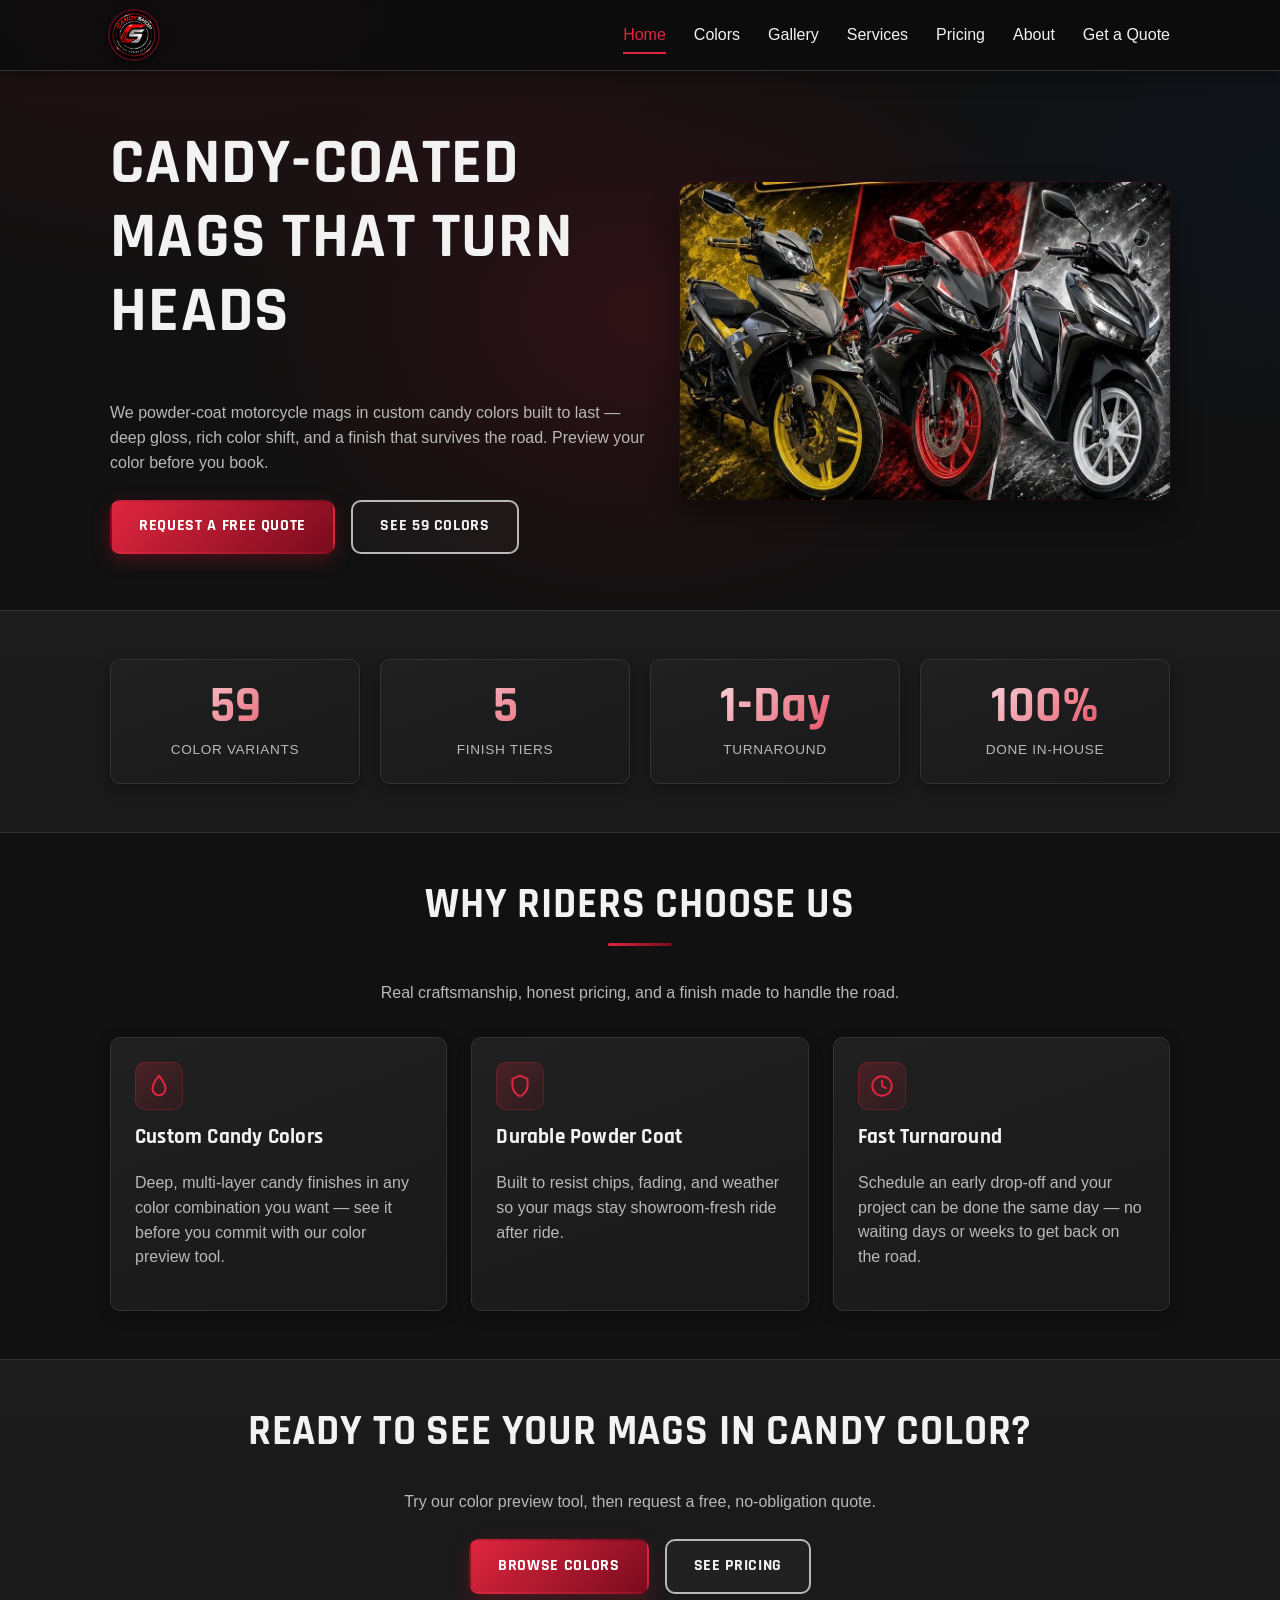
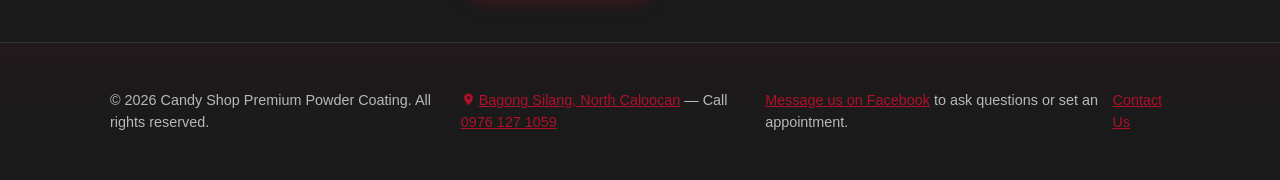
==== commit 83daa67d: "Add color catalog and pricelist, fix color names to match the chart Adds colors.html (all 59 finishe" ====
--- a/index.html
+++ b/index.html
@@ -13,6 +13,8 @@
 </head>
 <body>
 
+  <div class="scroll-progress" aria-hidden="true"><span></span></div>
+
   <header class="site-header">
     <div class="container">
       <a class="logo-link" href="index.html">
@@ -23,8 +25,10 @@
       </button>
       <nav class="main-nav">
         <a href="index.html" class="is-current">Home</a>
+        <a href="colors.html">Colors</a>
         <a href="gallery.html">Gallery</a>
         <a href="services.html">Services</a>
+        <a href="pricing.html">Pricing</a>
         <a href="about.html">About</a>
         <a href="contact.html">Get a Quote</a>
       </nav>
@@ -39,7 +43,7 @@
           <p>We powder-coat motorcycle mags in custom candy colors built to last — deep gloss, rich color shift, and a finish that survives the road. Preview your color before you book.</p>
           <div class="hero-actions">
             <a class="btn btn-primary" href="contact.html">Request a Free Quote</a>
-            <a class="btn btn-outline" href="gallery.html">Preview Colors</a>
+            <a class="btn btn-outline" href="colors.html">See 59 Colors</a>
           </div>
         </div>
         <div>
@@ -48,6 +52,29 @@
       </div>
     </section>
 
+
+    <section class="section">
+      <div class="container">
+        <div class="stat-row">
+          <div class="stat reveal">
+            <span class="stat__num" data-count-to="59" data-count-suffix="">0</span>
+            <span class="stat__label">Color Variants</span>
+          </div>
+          <div class="stat reveal">
+            <span class="stat__num" data-count-to="5" data-count-suffix="">0</span>
+            <span class="stat__label">Finish Tiers</span>
+          </div>
+          <div class="stat reveal">
+            <span class="stat__num" data-count-to="1" data-count-suffix="-Day">0</span>
+            <span class="stat__label">Turnaround</span>
+          </div>
+          <div class="stat reveal">
+            <span class="stat__num" data-count-to="100" data-count-suffix="%">0</span>
+            <span class="stat__label">Done In-House</span>
+          </div>
+        </div>
+      </div>
+    </section>
     <section class="section">
       <div class="container">
         <div class="section-header reveal">
@@ -55,7 +82,7 @@
           <p>Real craftsmanship, honest pricing, and a finish made to handle the road.</p>
         </div>
         <div class="card-grid card-grid--3">
-          <div class="card reveal">
+          <div class="card reveal-left">
             <div class="card-icon-wrap">
               <svg class="card-icon" viewBox="0 0 24 24" fill="none" stroke="currentColor" stroke-width="1.8" stroke-linecap="round" stroke-linejoin="round">
                 <path d="M12 2.5C12 2.5 6 10 6 14.5a6 6 0 0 0 12 0C18 10 12 2.5 12 2.5z"/>
@@ -64,7 +91,7 @@
             <h3>Custom Candy Colors</h3>
             <p>Deep, multi-layer candy finishes in any color combination you want — see it before you commit with our color preview tool.</p>
           </div>
-          <div class="card reveal">
+          <div class="card reveal-right">
             <div class="card-icon-wrap">
               <svg class="card-icon" viewBox="0 0 24 24" fill="none" stroke="currentColor" stroke-width="1.8" stroke-linecap="round" stroke-linejoin="round">
                 <path d="M12 2.5l7 3v5.5c0 5-3 8.5-7 10.5-4-2-7-5.5-7-10.5V5.5l7-3z"/>
@@ -92,8 +119,8 @@
         <h2>Ready to See Your Mags in Candy Color?</h2>
         <p>Try our color preview tool, then request a free, no-obligation quote.</p>
         <div class="hero-actions" style="justify-content:center;">
-          <a class="btn btn-primary" href="gallery.html">Preview Colors</a>
-          <a class="btn btn-outline" href="contact.html">Request a Quote</a>
+          <a class="btn btn-primary" href="colors.html">Browse Colors</a>
+          <a class="btn btn-outline" href="pricing.html">See Pricing</a>
         </div>
       </div>
     </section>
--- a/css/styles.css
+++ b/css/styles.css
@@ -83,14 +83,11 @@
   .card-grid .card:nth-child(6) { transition-delay: 450ms; }
   .card-grid .card:nth-child(7) { transition-delay: 540ms; }
 
-  .gallery-grid img:nth-child(1) { transition-delay: 0ms; }
-  .gallery-grid img:nth-child(2) { transition-delay: 70ms; }
-  .gallery-grid img:nth-child(3) { transition-delay: 140ms; }
-  .gallery-grid img:nth-child(4) { transition-delay: 210ms; }
-  .gallery-grid img:nth-child(5) { transition-delay: 280ms; }
-  .gallery-grid img:nth-child(6) { transition-delay: 350ms; }
-  .gallery-grid img:nth-child(7) { transition-delay: 420ms; }
-  .gallery-grid img:nth-child(8) { transition-delay: 490ms; }
+  /* Stagger by column rather than by absolute index, so the cascade stays
+     short and consistent no matter how many photos the gallery grows to. */
+  .gallery-grid img { transition-delay: 0ms; }
+  .gallery-grid img:nth-child(3n + 2) { transition-delay: 90ms; }
+  .gallery-grid img:nth-child(3n + 3) { transition-delay: 180ms; }
 
   .hero-parallax {
     transition: transform 0.1s linear;
@@ -691,3 +688,380 @@
 .mt-2 {
   margin-top: 2rem;
 }
+
+/* ==========================================================================
+   Scroll progress bar
+   ========================================================================== */
+
+.scroll-progress {
+  position: fixed;
+  top: 0;
+  left: 0;
+  right: 0;
+  height: 3px;
+  z-index: 100;
+  background: transparent;
+  pointer-events: none;
+}
+
+.scroll-progress span {
+  display: block;
+  height: 100%;
+  width: 0;
+  background: linear-gradient(90deg, var(--color-accent-bright), #ff8a3d, var(--color-accent-bright));
+  box-shadow: 0 0 12px rgba(224, 38, 63, 0.7);
+  transition: width 0.1s linear;
+}
+
+/* ==========================================================================
+   Color catalog
+   ========================================================================== */
+
+.color-category {
+  margin-bottom: 3.5rem;
+}
+
+.color-category__head {
+  margin-bottom: 1.5rem;
+}
+
+.color-category__head h2 {
+  margin-bottom: 0.4rem;
+}
+
+.color-category__head h2::after {
+  margin-left: 0;
+  margin-right: 0;
+}
+
+.color-category__count {
+  display: inline-block;
+  font-family: var(--font-heading);
+  font-weight: 700;
+  font-size: 0.85rem;
+  letter-spacing: 0.08em;
+  text-transform: uppercase;
+  color: var(--color-accent-bright);
+  border: 1px solid rgba(224, 38, 63, 0.35);
+  border-radius: 999px;
+  padding: 0.2rem 0.7rem;
+  margin-top: 0.5rem;
+}
+
+.color-grid {
+  list-style: none;
+  margin: 0;
+  padding: 0;
+  display: grid;
+  gap: 1rem;
+  grid-template-columns: repeat(auto-fill, minmax(150px, 1fr));
+}
+
+.color-chip {
+  display: flex;
+  align-items: center;
+  gap: 0.7rem;
+  background: linear-gradient(160deg, var(--color-surface), #191919);
+  border: 1px solid var(--color-border);
+  border-radius: var(--radius);
+  padding: 0.7rem 0.85rem;
+  box-shadow: var(--shadow-card);
+  transition: opacity 0.6s cubic-bezier(0.16, 1, 0.3, 1),
+              transform 0.35s cubic-bezier(0.16, 1, 0.3, 1),
+              box-shadow 0.3s ease, border-color 0.3s ease;
+}
+
+.color-chip:hover {
+  transform: translateY(-4px);
+  box-shadow: var(--shadow-lift);
+  border-color: rgba(176, 16, 42, 0.45);
+}
+
+.color-chip__dot {
+  flex: 0 0 auto;
+  width: 34px;
+  height: 34px;
+  border-radius: 50%;
+  border: 2px solid rgba(255, 255, 255, 0.18);
+  box-shadow: inset 0 2px 6px rgba(255, 255, 255, 0.25),
+              0 3px 8px rgba(0, 0, 0, 0.45);
+}
+
+.color-chip__name {
+  font-size: 0.88rem;
+  line-height: 1.25;
+  color: var(--color-text);
+}
+
+/* ---------- Color name marquee ---------- */
+
+.color-marquee {
+  overflow: hidden;
+  border-block: 1px solid var(--color-border);
+  background: linear-gradient(90deg, rgba(176, 16, 42, 0.12), transparent 30%, transparent 70%, rgba(10, 63, 160, 0.12));
+  padding-block: 0.8rem;
+  margin-bottom: 2.5rem;
+  -webkit-mask-image: linear-gradient(90deg, transparent, #000 8%, #000 92%, transparent);
+          mask-image: linear-gradient(90deg, transparent, #000 8%, #000 92%, transparent);
+}
+
+.color-marquee__track {
+  display: flex;
+  gap: 2.5rem;
+  width: max-content;
+  white-space: nowrap;
+}
+
+.color-marquee__item {
+  display: inline-flex;
+  align-items: center;
+  gap: 0.5rem;
+  font-family: var(--font-heading);
+  font-weight: 600;
+  letter-spacing: 0.06em;
+  text-transform: uppercase;
+  font-size: 0.95rem;
+  color: var(--color-text-muted);
+}
+
+.color-marquee__item i {
+  width: 12px;
+  height: 12px;
+  border-radius: 50%;
+  display: inline-block;
+  box-shadow: 0 0 8px currentColor;
+}
+
+@media (prefers-reduced-motion: no-preference) {
+  .color-marquee__track {
+    animation: marquee-scroll 48s linear infinite;
+  }
+  .color-marquee:hover .color-marquee__track {
+    animation-play-state: paused;
+  }
+}
+
+@keyframes marquee-scroll {
+  from { transform: translateX(0); }
+  to   { transform: translateX(-50%); }
+}
+
+/* ==========================================================================
+   Pricing
+   ========================================================================== */
+
+.price-banner {
+  display: grid;
+  gap: 1rem;
+  grid-template-columns: 1fr;
+  margin-bottom: 2.5rem;
+}
+
+@media (min-width: 640px) {
+  .price-banner { grid-template-columns: repeat(3, 1fr); }
+}
+
+.price-banner__item {
+  display: flex;
+  flex-direction: column;
+  align-items: center;
+  text-align: center;
+  gap: 0.2rem;
+  padding: 1.1rem 1rem;
+  border-radius: var(--radius);
+  border: 1px solid rgba(224, 38, 63, 0.3);
+  background: linear-gradient(160deg, rgba(224, 38, 63, 0.12), rgba(176, 16, 42, 0.04));
+  box-shadow: var(--shadow-card);
+}
+
+.price-banner__icon {
+  width: 34px;
+  height: 34px;
+  color: var(--color-accent-bright);
+  margin-bottom: 0.3rem;
+}
+
+.price-banner__icon svg { width: 100%; height: 100%; }
+
+.price-banner__item strong {
+  font-family: var(--font-heading);
+  font-size: 1.15rem;
+  letter-spacing: 0.04em;
+  text-transform: uppercase;
+  color: var(--color-text);
+}
+
+.price-banner__item span { font-size: 0.85rem; color: var(--color-text-muted); }
+
+.price-block { margin-bottom: 2.75rem; }
+
+.price-block h2 { margin-bottom: 1rem; }
+.price-block h2::after { margin-left: 0; margin-right: 0; }
+
+.table-scroll {
+  position: relative;
+  overflow-x: auto;
+  border-radius: var(--radius);
+  border: 1px solid var(--color-border);
+  box-shadow: var(--shadow-card);
+  /* Right-edge fade cues that the table scrolls sideways on narrow screens.
+     Pinned to the scroll container so it sits over the clipped edge. */
+  background-image: linear-gradient(90deg, transparent calc(100% - 44px), rgba(12, 12, 12, 0.9));
+  background-repeat: no-repeat;
+  background-attachment: local, scroll;
+}
+
+.price-table {
+  width: 100%;
+  border-collapse: collapse;
+  min-width: 420px;
+  background: linear-gradient(160deg, var(--color-surface), #191919);
+}
+
+.price-table th,
+.price-table td {
+  padding: 0.9rem 1rem;
+  text-align: left;
+  border-bottom: 1px solid var(--color-border);
+}
+
+.price-table thead th {
+  font-family: var(--font-heading);
+  font-size: 0.9rem;
+  letter-spacing: 0.08em;
+  text-transform: uppercase;
+  color: var(--color-accent-bright);
+  background: rgba(224, 38, 63, 0.08);
+  white-space: nowrap;
+}
+
+.price-table tbody th {
+  font-weight: 600;
+  color: var(--color-text);
+}
+
+.price-table tbody td {
+  font-family: var(--font-heading);
+  font-weight: 700;
+  font-size: 1.15rem;
+  color: var(--color-text);
+  white-space: nowrap;
+}
+
+.price-table tbody tr:last-child th,
+.price-table tbody tr:last-child td { border-bottom: none; }
+
+.price-table tbody tr { transition: background 0.2s ease; }
+.price-table tbody tr:hover { background: rgba(255, 255, 255, 0.03); }
+
+.price-note {
+  display: block;
+  font-family: var(--font-body);
+  font-weight: 400;
+  font-size: 0.78rem;
+  color: var(--color-text-muted);
+  margin-top: 0.2rem;
+}
+
+.price-footnote {
+  font-size: 0.85rem;
+  color: var(--color-text-muted);
+  margin-top: 0.7rem;
+}
+
+/* ==========================================================================
+   Stat counters
+   ========================================================================== */
+
+.stat-row {
+  display: grid;
+  gap: 1.25rem;
+  grid-template-columns: repeat(2, 1fr);
+}
+
+@media (min-width: 768px) {
+  .stat-row { grid-template-columns: repeat(4, 1fr); }
+}
+
+.stat {
+  text-align: center;
+  padding: 1.4rem 0.8rem;
+  border-radius: var(--radius);
+  border: 1px solid var(--color-border);
+  background: linear-gradient(160deg, var(--color-surface), #191919);
+  box-shadow: var(--shadow-card);
+  transition: opacity 0.7s cubic-bezier(0.16, 1, 0.3, 1),
+              transform 0.4s cubic-bezier(0.16, 1, 0.3, 1),
+              box-shadow 0.3s ease, border-color 0.3s ease;
+}
+
+.stat:hover {
+  transform: translateY(-4px);
+  box-shadow: var(--shadow-lift);
+  border-color: rgba(176, 16, 42, 0.4);
+}
+
+.stat__num {
+  display: block;
+  font-family: var(--font-heading);
+  font-weight: 700;
+  font-size: clamp(2.1rem, 4vw + 1rem, 3.1rem);
+  line-height: 1;
+  background: linear-gradient(135deg, #fff, var(--color-accent-bright));
+  -webkit-background-clip: text;
+          background-clip: text;
+  -webkit-text-fill-color: transparent;
+}
+
+.stat__label {
+  display: block;
+  margin-top: 0.45rem;
+  font-size: 0.85rem;
+  letter-spacing: 0.05em;
+  text-transform: uppercase;
+  color: var(--color-text-muted);
+}
+
+/* ==========================================================================
+   Extra reveal variants
+   ========================================================================== */
+
+@media (prefers-reduced-motion: no-preference) {
+  .reveal-left,
+  .reveal-right {
+    opacity: 0;
+    transition: opacity 0.8s cubic-bezier(0.16, 1, 0.3, 1),
+                transform 0.8s cubic-bezier(0.16, 1, 0.3, 1);
+  }
+  .reveal-left  { transform: translateX(-40px); }
+  .reveal-right { transform: translateX(40px); }
+  .reveal-left.is-visible,
+  .reveal-right.is-visible { opacity: 1; transform: translateX(0); }
+
+  .reveal-pop {
+    opacity: 0;
+    transform: scale(0.8);
+    transition: opacity 0.5s cubic-bezier(0.16, 1, 0.3, 1),
+                transform 0.5s cubic-bezier(0.34, 1.56, 0.64, 1);
+  }
+  .reveal-pop.is-visible { opacity: 1; transform: scale(1); }
+
+  /* wave stagger across the swatch grid */
+  .color-grid .color-chip:nth-child(6n + 1) { transition-delay: 0ms; }
+  .color-grid .color-chip:nth-child(6n + 2) { transition-delay: 55ms; }
+  .color-grid .color-chip:nth-child(6n + 3) { transition-delay: 110ms; }
+  .color-grid .color-chip:nth-child(6n + 4) { transition-delay: 165ms; }
+  .color-grid .color-chip:nth-child(6n + 5) { transition-delay: 220ms; }
+  .color-grid .color-chip:nth-child(6n + 6) { transition-delay: 275ms; }
+
+  .stat-row .stat:nth-child(1) { transition-delay: 0ms; }
+  .stat-row .stat:nth-child(2) { transition-delay: 90ms; }
+  .stat-row .stat:nth-child(3) { transition-delay: 180ms; }
+  .stat-row .stat:nth-child(4) { transition-delay: 270ms; }
+}
+
+@media (prefers-reduced-motion: reduce) {
+  .reveal-left,
+  .reveal-right,
+  .reveal-pop { opacity: 1; transform: none; }
+}
